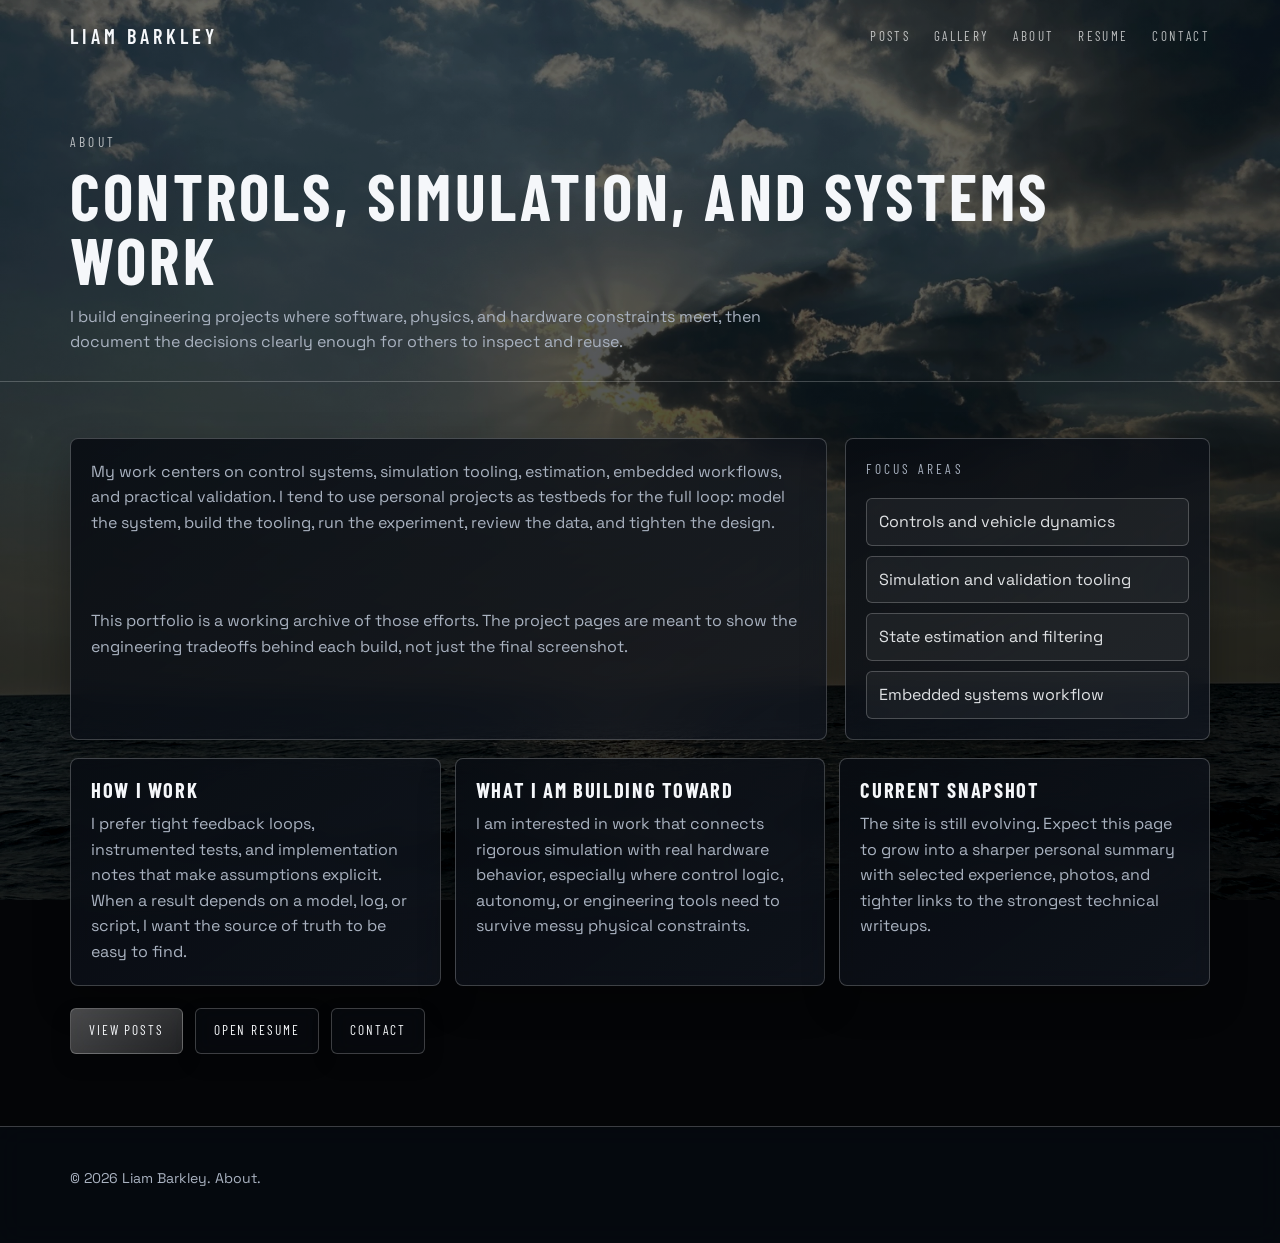
==== about.html @ a411f498 "Add gallery and update site navigation" ====
<!doctype html>
<html lang="en">
  <head>
    <meta charset="utf-8">
    <meta name="viewport" content="width=device-width, initial-scale=1">
    <title>About | Liam Barkley</title>
    <meta name="description" content="About Liam Barkley, focused on controls, simulation, systems engineering, and project-driven technical work.">
    <link rel="preconnect" href="https://fonts.googleapis.com">
    <link rel="preconnect" href="https://fonts.gstatic.com" crossorigin>
    <link href="https://fonts.googleapis.com/css2?family=Barlow+Condensed:wght@400;500;600;700&family=IBM+Plex+Mono:wght@400;500&family=Space+Grotesk:wght@400;500;600&display=swap" rel="stylesheet">
    <link rel="stylesheet" href="assets/css/styles.css?v=20260608-7">
  </head>
  <body>
    <header class="site-header scrolled">
      <div class="container header-wrap">
        <a class="brand" href="index.html#home">Liam Barkley</a>
        <button class="menu-toggle" data-menu-toggle type="button" aria-label="Toggle menu" aria-expanded="false">
          <span class="menu-toggle-icon" aria-hidden="true"></span>
        </button>
        <nav class="nav-links" data-nav-links>
          <a href="blog.html">Posts</a>
          <a href="gallery.html">Gallery</a>
          <a href="about.html">About</a>
          <a href="resume.html">Resume</a>
          <a href="contact.html">Contact</a>
        </nav>
      </div>
    </header>

    <main class="project-shell">
      <section class="blog-hero">
        <div class="container">
          <p class="section-kicker" data-reveal>About</p>
          <h1 class="blog-title" data-reveal>Controls, Simulation, and Systems Work</h1>
          <p class="project-tagline" data-reveal>
            I build engineering projects where software, physics, and hardware constraints meet, then document the decisions clearly enough for others to inspect and reuse.
          </p>
        </div>
      </section>

      <section class="section about-section">
        <div class="container">
          <div class="about-layout">
            <article class="about-intro panel" data-reveal>
              <p>
                My work centers on control systems, simulation tooling, estimation, embedded workflows, and practical validation. I tend to use personal projects as testbeds for the full loop: model the system, build the tooling, run the experiment, review the data, and tighten the design.
              </p>
              <p>
                This portfolio is a working archive of those efforts. The project pages are meant to show the engineering tradeoffs behind each build, not just the final screenshot.
              </p>
            </article>

            <aside class="about-focus panel" data-reveal>
              <p class="section-kicker">Focus Areas</p>
              <ul class="about-list">
                <li>Controls and vehicle dynamics</li>
                <li>Simulation and validation tooling</li>
                <li>State estimation and filtering</li>
                <li>Embedded systems workflow</li>
              </ul>
            </aside>
          </div>

          <div class="about-grid">
            <article class="about-card" data-reveal>
              <h2>How I Work</h2>
              <p>
                I prefer tight feedback loops, instrumented tests, and implementation notes that make assumptions explicit. When a result depends on a model, log, or script, I want the source of truth to be easy to find.
              </p>
            </article>
            <article class="about-card" data-reveal>
              <h2>What I Am Building Toward</h2>
              <p>
                I am interested in work that connects rigorous simulation with real hardware behavior, especially where control logic, autonomy, or engineering tools need to survive messy physical constraints.
              </p>
            </article>
            <article class="about-card" data-reveal>
              <h2>Current Snapshot</h2>
              <p>
                The site is still evolving. Expect this page to grow into a sharper personal summary with selected experience, photos, and tighter links to the strongest technical writeups.
              </p>
            </article>
          </div>

          <div class="hero-actions about-actions" data-reveal>
            <a class="btn btn-primary" href="blog.html">View Posts</a>
            <a class="btn btn-ghost" href="resume.html">Open Resume</a>
            <a class="btn btn-ghost" href="contact.html">Contact</a>
          </div>
        </div>
      </section>
    </main>

    <footer class="site-footer">
      <div class="container">
        <p>
          © <span data-year></span> <span data-owner-name>Liam Barkley</span>. About.
        </p>
      </div>
    </footer>

    <script src="assets/js/content-loader.js?v=20260607-3"></script>
    <script src="assets/js/main.js?v=20260607-2"></script>
  </body>
</html>
---- assets/css/styles.css ----
:root {
  --bg: #040507;
  --bg-soft: #0a0d12;
  --bg-panel: linear-gradient(145deg, rgba(8, 12, 18, 0.9), rgba(18, 23, 33, 0.74));
  --bg-panel-soft: linear-gradient(145deg, rgba(12, 16, 24, 0.8), rgba(22, 27, 38, 0.62));
  --ink: #f5f7fa;
  --muted: #a9b2c0;
  --line: rgba(255, 255, 255, 0.22);
  --accent: #ffffff;
  --accent-soft: rgba(255, 255, 255, 0.7);
  --max-width: 1140px;
  --header-height: 74px;
  --radius-sm: 6px;
  --radius-md: 8px;
  --glass-blur: 12px;
  --panel-shadow: 0 16px 36px rgba(0, 0, 0, 0.3);
  --bg-parallax-y: 0px;
  --bg-image-y: 50%;
}

* {
  box-sizing: border-box;
}

html,
body {
  margin: 0;
  padding: 0;
  scroll-behavior: smooth;
}

body {
  position: relative;
  display: flex;
  flex-direction: column;
  font-family: "Space Grotesk", sans-serif;
  background: #040507;
  color: var(--ink);
  line-height: 1.6;
  min-height: 100vh;
  min-height: 100svh;
  isolation: isolate;
}

body > header,
body > main,
body > footer {
  position: relative;
  z-index: 1;
}

body > main {
  flex: 1 0 auto;
}

body > footer {
  flex-shrink: 0;
}

body::after {
  content: "";
  position: fixed;
  inset: 0;
  pointer-events: none;
  z-index: 0;
  opacity: 0.9;
  background:
    linear-gradient(180deg, rgba(2, 5, 9, 0.44) 0%, rgba(5, 9, 14, 0.56) 56%, rgba(2, 4, 7, 0.72) 100%),
    url("../images/user-background-ocean.jpeg") center var(--bg-image-y) / cover no-repeat;
  filter: contrast(112%) saturate(102%) brightness(0.78);
  mix-blend-mode: normal;
  will-change: background-position;
}

a {
  color: inherit;
  text-decoration: none;
}

img {
  max-width: 100%;
  display: block;
}

.container {
  width: min(var(--max-width), 92vw);
  margin: 0 auto;
}

.section {
  padding: 72px 0;
}

.section[id],
.section-subsection[id],
.anchor-alias[id],
.hero[id] {
  scroll-margin-top: calc(var(--header-height) + 18px);
}

.anchor-alias {
  display: block;
  height: 0;
  overflow: hidden;
  position: relative;
  top: calc((var(--header-height) + 18px) * -1);
}

.section[id] + .section[id] {
  border-top: 1px solid var(--line);
}

.front-page-divider {
  width: min(var(--max-width), 92vw);
  height: 1px;
  margin: 0 auto;
  background: linear-gradient(90deg, transparent, rgba(255, 255, 255, 0.58), transparent);
  box-shadow: 0 0 28px rgba(255, 255, 255, 0.16);
}

.section-kicker {
  font-family: "Barlow Condensed", sans-serif;
  letter-spacing: 0.24em;
  text-transform: uppercase;
  font-size: 0.84rem;
  color: var(--accent-soft);
  margin: 0 0 10px;
}

.section-header {
  display: grid;
  gap: 10px;
  max-width: 760px;
}

.section-title {
  margin: 0 0 14px;
  font-size: clamp(1.8rem, 4.6vw, 3rem);
  line-height: 1.1;
  font-family: "Barlow Condensed", sans-serif;
  letter-spacing: 0.04em;
  text-transform: uppercase;
  overflow-wrap: break-word;
}

.section-lead {
  color: var(--muted);
  max-width: 68ch;
  margin: 0;
  overflow-wrap: break-word;
}

.site-header {
  position: fixed;
  top: 0;
  left: 0;
  right: 0;
  z-index: 40;
  height: var(--header-height);
  border-bottom: 1px solid transparent;
  transition: background-color 0.2s ease, border-color 0.2s ease, backdrop-filter 0.2s ease;
}

.site-header.scrolled {
  background: rgba(7, 11, 18, 0.78);
  border-color: var(--line);
  box-shadow: 0 10px 30px rgba(0, 0, 0, 0.22);
  backdrop-filter: blur(14px) saturate(140%);
  -webkit-backdrop-filter: blur(14px) saturate(140%);
}

.header-wrap {
  display: flex;
  align-items: center;
  justify-content: space-between;
  height: 100%;
}

.brand {
  font-family: "Barlow Condensed", sans-serif;
  font-size: 1.26rem;
  letter-spacing: 0.2em;
  text-transform: uppercase;
  font-weight: 600;
}

.nav-links {
  display: flex;
  align-items: center;
  gap: 24px;
}

.nav-links a {
  font-family: "Barlow Condensed", sans-serif;
  letter-spacing: 0.18em;
  text-transform: uppercase;
  font-size: 0.82rem;
  color: var(--accent-soft);
}

.nav-links a:hover,
.nav-links a:focus-visible {
  color: var(--accent);
}

.menu-toggle {
  display: none;
  place-items: center;
  width: 42px;
  height: 38px;
  border: 1px solid var(--line);
  background: rgba(5, 8, 12, 0.5);
  color: var(--ink);
  padding: 0;
  border-radius: var(--radius-sm);
  backdrop-filter: blur(8px) saturate(120%);
  -webkit-backdrop-filter: blur(8px) saturate(120%);
}

.menu-toggle-icon,
.menu-toggle-icon::before,
.menu-toggle-icon::after {
  display: block;
  width: 18px;
  height: 2px;
  border-radius: 999px;
  background: var(--ink);
  transition: transform 0.2s ease, opacity 0.2s ease, background-color 0.2s ease;
}

.menu-toggle-icon {
  position: relative;
}

.menu-toggle-icon::before,
.menu-toggle-icon::after {
  content: "";
  position: absolute;
  left: 0;
}

.menu-toggle-icon::before {
  transform: translateY(-6px);
}

.menu-toggle-icon::after {
  transform: translateY(6px);
}

.menu-toggle[aria-expanded="true"] .menu-toggle-icon {
  background: transparent;
}

.menu-toggle[aria-expanded="true"] .menu-toggle-icon::before {
  transform: rotate(45deg);
}

.menu-toggle[aria-expanded="true"] .menu-toggle-icon::after {
  transform: rotate(-45deg);
}

.hero {
  min-height: min(78vh, 760px);
  display: grid;
  align-items: end;
  padding: calc(var(--header-height) + 44px) 0 64px;
}

.hero-grid {
  display: grid;
  gap: 22px;
}

.hero-grid > *,
.section-header > *,
.post-showcase-card-content > *,
.blog-row > *,
.panel > * {
  min-width: 0;
}

.hero-title {
  margin: 0;
  font-family: "Barlow Condensed", sans-serif;
  letter-spacing: 0.05em;
  text-transform: uppercase;
  line-height: 0.95;
  font-size: clamp(3.2rem, 11vw, 7rem);
  text-shadow: 0 10px 34px rgba(0, 0, 0, 0.42);
  overflow-wrap: break-word;
}

.hero-subtitle {
  margin: 0;
  max-width: 58ch;
  color: rgba(230, 236, 246, 0.88);
  font-size: clamp(1rem, 2.5vw, 1.24rem);
  text-shadow: 0 6px 22px rgba(0, 0, 0, 0.28);
  overflow-wrap: break-word;
}

.hero-actions {
  display: flex;
  gap: 12px;
  flex-wrap: wrap;
}

.btn {
  display: inline-flex;
  align-items: center;
  justify-content: center;
  min-height: 46px;
  border: 1px solid var(--line);
  padding: 0 18px;
  font-family: "Barlow Condensed", sans-serif;
  letter-spacing: 0.14em;
  text-transform: uppercase;
  font-size: 0.84rem;
  transition: transform 0.2s ease, background-color 0.2s ease, border-color 0.2s ease, box-shadow 0.2s ease;
  border-radius: var(--radius-sm);
  box-shadow: 0 8px 20px rgba(0, 0, 0, 0.2);
  backdrop-filter: blur(10px) saturate(135%);
  -webkit-backdrop-filter: blur(10px) saturate(135%);
}

.btn:hover,
.btn:focus-visible {
  transform: translateY(-2px);
  border-color: rgba(255, 255, 255, 0.56);
  box-shadow: 0 14px 30px rgba(0, 0, 0, 0.28);
}

.btn-primary {
  background: linear-gradient(145deg, rgba(255, 255, 255, 0.28), rgba(255, 255, 255, 0.12));
}

.btn-ghost {
  background: rgba(10, 14, 21, 0.52);
}

.project-card,
.post-showcase-card,
.resume-shell,
.resume-item,
.blog-card,
.contact-card,
.contact-form-shell,
.panel,
.resource-item,
.placeholder,
.media-thumb,
.blog-row {
  border-radius: var(--radius-md);
  backdrop-filter: blur(var(--glass-blur)) saturate(130%);
  -webkit-backdrop-filter: blur(var(--glass-blur)) saturate(130%);
  box-shadow: var(--panel-shadow);
}

.projects-grid {
  margin-top: 28px;
  display: grid;
  gap: 16px;
  grid-template-columns: repeat(auto-fit, minmax(260px, 1fr));
}

.posts-grid {
  margin-top: 30px;
  display: grid;
  gap: 18px;
  grid-template-columns: repeat(12, minmax(0, 1fr));
}

.post-showcase-card {
  position: relative;
  overflow: hidden;
  grid-column: span 4;
  min-height: 260px;
  border: 1px solid var(--line);
  background: var(--bg-panel);
  padding: 24px;
  display: grid;
  align-items: end;
  transition: transform 0.2s ease, border-color 0.2s ease, box-shadow 0.2s ease;
}

.post-showcase-card:nth-child(1),
.post-showcase-card:nth-child(2) {
  grid-column: span 6;
  min-height: 330px;
}

.post-showcase-card:hover,
.post-showcase-card:focus-visible {
  transform: translateY(-3px);
  border-color: rgba(255, 255, 255, 0.55);
  box-shadow: 0 26px 56px rgba(0, 0, 0, 0.42);
}

.post-showcase-card-image {
  position: absolute;
  inset: 0;
  width: 100%;
  height: 100%;
  object-fit: cover;
  z-index: 0;
  filter: saturate(0.86) contrast(1.05) brightness(0.82);
  transform: scale(1.04);
  transition: transform 0.2s ease, filter 0.2s ease;
}

.post-showcase-card:hover .post-showcase-card-image,
.post-showcase-card:focus-visible .post-showcase-card-image {
  filter: saturate(0.94) contrast(1.08) brightness(0.9);
  transform: scale(1.08);
}

.post-showcase-card::after {
  content: "";
  position: absolute;
  inset: 0;
  z-index: 1;
  pointer-events: none;
  background: linear-gradient(
    to top,
    rgba(2, 4, 8, 0.88) 0%,
    rgba(2, 4, 8, 0.62) 42%,
    rgba(2, 4, 8, 0.2) 100%
  );
}

.post-showcase-card-no-image::after {
  background:
    linear-gradient(180deg, rgba(2, 4, 8, 0.06), rgba(2, 4, 8, 0.68)),
    linear-gradient(135deg, rgba(27, 35, 47, 0.92), rgba(12, 15, 22, 0.9));
}

.post-showcase-card-no-image::before {
  content: "";
  position: absolute;
  inset: 0;
  z-index: 0;
  pointer-events: none;
  opacity: 0.36;
  background:
    linear-gradient(110deg, rgba(255, 255, 255, 0.16), transparent 34%, rgba(255, 255, 255, 0.08) 72%, transparent),
    repeating-linear-gradient(90deg, rgba(255, 255, 255, 0.08) 0 1px, transparent 1px 34px),
    repeating-linear-gradient(0deg, rgba(255, 255, 255, 0.06) 0 1px, transparent 1px 34px);
}

.post-showcase-card-content {
  position: relative;
  z-index: 2;
  display: grid;
  gap: 12px;
}

.post-showcase-card h3 {
  margin: 0;
  font-family: "Barlow Condensed", sans-serif;
  font-size: clamp(1.55rem, 2.4vw, 2.35rem);
  letter-spacing: 0.05em;
  line-height: 1.05;
  text-transform: uppercase;
}

.post-showcase-card p {
  margin: 0;
  color: rgba(245, 247, 250, 0.9);
  font-size: 1.02rem;
  max-width: 44ch;
  overflow-wrap: break-word;
}

.project-card {
  position: relative;
  overflow: hidden;
  border: 1px solid var(--line);
  background: var(--bg-panel);
  padding: 20px;
  display: grid;
  gap: 10px;
  min-height: 198px;
  transition: transform 0.2s ease, background-color 0.2s ease, border-color 0.2s ease, box-shadow 0.2s ease;
}

.project-card:hover,
.project-card:focus-visible {
  transform: translateY(-2px);
  border-color: rgba(255, 255, 255, 0.5);
  box-shadow: 0 22px 48px rgba(0, 0, 0, 0.38);
}

.project-card-content {
  position: relative;
  z-index: 3;
  display: grid;
  gap: 10px;
  align-content: end;
  min-height: 100%;
  transition: transform 0.2s ease;
}

.project-card:hover .project-card-content,
.project-card:focus-visible .project-card-content {
  transform: translateY(-1px);
}

.project-card-overlay {
  position: absolute;
  inset: 0;
  width: 100%;
  height: 100%;
  object-fit: cover;
  z-index: 0;
  transition: transform 0.2s ease, filter 0.2s ease, opacity 0.2s ease;
}

.project-card-has-overlay .project-card-overlay {
  filter: saturate(0.82) contrast(1.04) brightness(0.86);
  transform: scale(1.03);
  opacity: 0.96;
}

.project-card-has-overlay:hover .project-card-overlay,
.project-card-has-overlay:focus-visible .project-card-overlay {
  transform: scale(1.06);
  filter: saturate(0.88) contrast(1.06) brightness(0.9);
  opacity: 1;
}

.project-card-has-overlay::before {
  content: "";
  position: absolute;
  inset: 0;
  z-index: 1;
  pointer-events: none;
  background:
    linear-gradient(145deg, rgba(255, 255, 255, 0.2), rgba(255, 255, 255, 0) 46%),
    linear-gradient(to bottom, rgba(255, 255, 255, 0.07), rgba(255, 255, 255, 0.02) 36%, rgba(255, 255, 255, 0.08) 100%);
  opacity: 0.72;
  transition: opacity 0.2s ease;
}

.project-card-has-overlay::after {
  content: "";
  position: absolute;
  inset: 0;
  z-index: 2;
  pointer-events: none;
  background: linear-gradient(
    to top,
    rgba(2, 4, 8, 0.85) 0%,
    rgba(2, 4, 8, 0.56) 34%,
    rgba(2, 4, 8, 0.18) 70%,
    rgba(2, 4, 8, 0.12) 100%
  );
  backdrop-filter: blur(2px) saturate(128%);
  -webkit-backdrop-filter: blur(2px) saturate(128%);
  opacity: 1;
  transition: opacity 0.2s ease, backdrop-filter 0.2s ease, -webkit-backdrop-filter 0.2s ease;
}

.project-card-has-overlay:hover::before,
.project-card-has-overlay:focus-visible::before {
  opacity: 0.84;
}

.project-card-has-overlay:hover::after,
.project-card-has-overlay:focus-visible::after {
  opacity: 0.92;
  backdrop-filter: blur(0px) saturate(122%);
  -webkit-backdrop-filter: blur(0px) saturate(122%);
}

.project-card h3 {
  margin: 0;
  font-family: "Barlow Condensed", sans-serif;
  letter-spacing: 0.06em;
  text-transform: uppercase;
  font-size: 1.25rem;
}

.project-card p {
  margin: 0;
  color: var(--muted);
}

.project-card-has-overlay p {
  color: rgba(245, 247, 250, 0.9);
}

.section-actions {
  display: flex;
  justify-content: flex-start;
  margin-top: 22px;
}

.section-subsection {
  margin-top: 46px;
  padding-top: 34px;
  border-top: 1px solid var(--line);
}

.section-subsection-header {
  display: flex;
  align-items: flex-end;
  justify-content: space-between;
  gap: 18px;
  margin-bottom: 22px;
}

.section-subsection-header .section-kicker {
  margin-top: 0;
}

.section-subsection-header .section-lead {
  margin-top: 0;
}

.resume-shell {
  margin-top: 24px;
  border: 1px solid var(--line);
  background: var(--bg-panel);
  padding: 22px;
  display: grid;
  gap: 20px;
  box-shadow: 0 20px 46px rgba(0, 0, 0, 0.3);
}

.resume-list {
  display: grid;
  gap: 12px;
  grid-template-columns: repeat(auto-fit, minmax(220px, 1fr));
}

.resume-item {
  padding: 14px;
  border: 1px solid var(--line);
  background: var(--bg-panel-soft);
}

.resume-item h4 {
  margin: 0 0 8px;
  font-family: "Barlow Condensed", sans-serif;
  text-transform: uppercase;
  letter-spacing: 0.08em;
}

.resume-item p {
  margin: 0;
  color: var(--muted);
}

.blog-grid {
  margin-top: 0;
  display: grid;
  gap: 14px;
  grid-template-columns: repeat(auto-fit, minmax(250px, 1fr));
}

.blog-card {
  border: 1px solid var(--line);
  background: var(--bg-panel);
  padding: 18px;
  display: grid;
  gap: 10px;
  box-shadow: 0 18px 40px rgba(0, 0, 0, 0.28);
}

.blog-card h3 {
  margin: 0;
  font-size: 1.1rem;
}

.blog-card p {
  margin: 0;
  color: var(--muted);
}

.post-card-label {
  color: var(--accent-soft);
  font-family: "Barlow Condensed", sans-serif;
  font-size: 0.75rem;
  letter-spacing: 0.14em;
  text-transform: uppercase;
}

.blog-meta {
  font-size: 0.82rem;
  color: var(--accent-soft);
  text-transform: uppercase;
  letter-spacing: 0.08em;
}

.tags {
  display: flex;
  gap: 8px;
  flex-wrap: wrap;
}

.tag {
  border: 1px solid var(--line);
  padding: 4px 8px;
  font-size: 0.72rem;
  text-transform: uppercase;
  letter-spacing: 0.08em;
  color: var(--accent-soft);
  border-radius: var(--radius-sm);
  background: rgba(255, 255, 255, 0.04);
  backdrop-filter: blur(8px) saturate(120%);
  -webkit-backdrop-filter: blur(8px) saturate(120%);
}

.contact-section {
  padding-top: 56px;
}

.contact-layout {
  display: grid;
  grid-template-columns: 1fr;
  gap: 18px;
  align-items: start;
  max-width: 860px;
  margin: 0 auto;
}

.contact-methods {
  display: grid;
  gap: 16px;
  min-width: 0;
}

.contact-heading {
  margin: 0;
  font-family: "Barlow Condensed", sans-serif;
  font-size: clamp(1.7rem, 3.4vw, 2.45rem);
  line-height: 1.05;
  letter-spacing: 0.05em;
  text-transform: uppercase;
  overflow-wrap: break-word;
}

.contact-links {
  display: grid;
  gap: 12px;
}

.contact-card {
  border: 1px solid var(--line);
  background: var(--bg-panel);
  padding: 16px;
  display: flex;
  align-items: center;
  gap: 14px;
  min-width: 0;
  min-height: 102px;
  box-shadow: 0 18px 40px rgba(0, 0, 0, 0.28);
  transition: transform 0.2s ease, border-color 0.2s ease, box-shadow 0.2s ease;
}

.contact-link-card:hover,
.contact-link-card:focus-visible {
  transform: translateY(-2px);
  border-color: rgba(255, 255, 255, 0.52);
  box-shadow: 0 24px 52px rgba(0, 0, 0, 0.38);
}

.contact-logo {
  flex: 0 0 auto;
  width: 52px;
  height: 52px;
  border: 1px solid rgba(255, 255, 255, 0.2);
  border-radius: var(--radius-sm);
  display: grid;
  place-items: center;
  background:
    linear-gradient(145deg, rgba(255, 255, 255, 0.16), rgba(255, 255, 255, 0.04)),
    rgba(255, 255, 255, 0.04);
}

.contact-logo svg {
  width: 29px;
  height: 29px;
  display: block;
}

.contact-logo svg path {
  fill: none;
  stroke: currentColor;
  stroke-width: 1.6;
  stroke-linecap: round;
  stroke-linejoin: round;
}

.contact-logo-github svg path,
.contact-logo-youtube svg path:first-child {
  fill: currentColor;
  stroke: none;
}

.contact-logo-youtube svg path:last-child {
  fill: #ffffff;
  stroke: none;
}

.contact-logo-email {
  color: #9fd6ff;
}

.contact-logo-github {
  color: #ffffff;
}

.contact-logo-youtube {
  color: #ff3d42;
}

.contact-link-body {
  display: grid;
  gap: 4px;
  min-width: 0;
}

.contact-link-label,
.form-field span {
  font-family: "Barlow Condensed", sans-serif;
  text-transform: uppercase;
  letter-spacing: 0.12em;
  font-size: 0.82rem;
  color: var(--accent-soft);
}

.contact-link-text {
  margin: 0;
  color: var(--ink);
  overflow-wrap: anywhere;
}

.contact-form-shell {
  border: 1px solid var(--line);
  background: var(--bg-panel);
  padding: 22px;
  box-shadow: 0 20px 44px rgba(0, 0, 0, 0.3);
}

.contact-form {
  margin-top: 16px;
  display: grid;
  gap: 16px;
}

.contact-form-grid {
  display: grid;
  gap: 13px;
  grid-template-columns: 1fr;
}

.form-field {
  display: grid;
  gap: 7px;
  min-width: 0;
}

.form-field-full {
  grid-column: 1 / -1;
}

.form-field input,
.form-field textarea {
  width: 100%;
  border: 1px solid rgba(255, 255, 255, 0.2);
  border-radius: var(--radius-sm);
  background: rgba(3, 6, 10, 0.58);
  color: var(--ink);
  font: inherit;
  padding: 11px 12px;
  outline: none;
  box-shadow: inset 0 1px 0 rgba(255, 255, 255, 0.05);
  transition: border-color 0.2s ease, background-color 0.2s ease, box-shadow 0.2s ease;
}

.form-field input {
  min-height: 46px;
}

.form-field textarea {
  min-height: 158px;
  resize: vertical;
}

.form-field input:focus,
.form-field textarea:focus {
  border-color: rgba(255, 255, 255, 0.62);
  background: rgba(6, 10, 16, 0.72);
  box-shadow:
    inset 0 1px 0 rgba(255, 255, 255, 0.06),
    0 0 0 3px rgba(159, 214, 255, 0.12);
}

.contact-form-actions {
  display: flex;
  align-items: center;
  gap: 14px;
  flex-wrap: wrap;
}

.contact-form-note {
  margin: 0;
  color: var(--muted);
  font-size: 0.9rem;
  overflow-wrap: break-word;
}

.about-section {
  padding-top: 56px;
}

.about-layout {
  display: grid;
  grid-template-columns: minmax(0, 1.35fr) minmax(260px, 0.65fr);
  gap: 18px;
  align-items: stretch;
}

.about-intro {
  display: grid;
  gap: 14px;
}

.about-intro p,
.about-card p {
  margin: 0;
  color: var(--muted);
}

.about-focus {
  align-content: start;
}

.about-list {
  display: grid;
  gap: 10px;
  margin: 18px 0 0;
  padding: 0;
  list-style: none;
}

.about-list li {
  border: 1px solid var(--line);
  border-radius: var(--radius-sm);
  padding: 10px 12px;
  background: rgba(255, 255, 255, 0.05);
  color: rgba(245, 247, 250, 0.9);
}

.about-grid {
  display: grid;
  grid-template-columns: repeat(3, minmax(0, 1fr));
  gap: 14px;
  margin-top: 18px;
}

.about-card {
  border: 1px solid var(--line);
  border-radius: var(--radius-md);
  background: var(--bg-panel);
  padding: 20px;
  backdrop-filter: blur(var(--glass-blur)) saturate(130%);
  -webkit-backdrop-filter: blur(var(--glass-blur)) saturate(130%);
  box-shadow: var(--panel-shadow);
}

.about-card h2 {
  margin: 0 0 10px;
  font-family: "Barlow Condensed", sans-serif;
  text-transform: uppercase;
  letter-spacing: 0.08em;
  font-size: 1.28rem;
  line-height: 1.1;
}

.about-actions {
  margin-top: 22px;
}

.site-footer {
  border-top: 1px solid var(--line);
  background: rgba(7, 11, 18, 0.76);
  backdrop-filter: blur(14px) saturate(140%);
  -webkit-backdrop-filter: blur(14px) saturate(140%);
  padding: 26px 0 40px;
  color: var(--muted);
  font-size: 0.88rem;
}

.project-shell,
.blog-shell {
  padding-top: calc(var(--header-height) + 16px);
}

.project-hero,
.blog-hero {
  padding: 42px 0 26px;
  border-bottom: 1px solid var(--line);
}

.project-shell > .section,
.blog-shell > .section {
  padding-top: 56px;
}

.project-title,
.blog-title {
  margin: 0;
  font-size: clamp(2rem, 5vw, 4rem);
  font-family: "Barlow Condensed", sans-serif;
  letter-spacing: 0.05em;
  text-transform: uppercase;
  line-height: 1;
  overflow-wrap: break-word;
}

.project-tagline {
  margin: 12px 0 0;
  color: var(--muted);
  max-width: 70ch;
  overflow-wrap: break-word;
}

.project-layout {
  display: grid;
  gap: 16px;
  margin-top: 24px;
}

.panel {
  border: 1px solid var(--line);
  background: var(--bg-panel);
  padding: 20px;
  box-shadow: 0 20px 44px rgba(0, 0, 0, 0.3);
}

.panel h2 {
  margin: 0 0 10px;
  font-family: "Barlow Condensed", sans-serif;
  text-transform: uppercase;
  letter-spacing: 0.08em;
}

.panel p {
  margin: 0;
  color: var(--muted);
}

.rich-text {
  color: var(--muted);
}

.rich-text > :first-child {
  margin-top: 0;
}

.rich-text > :last-child {
  margin-bottom: 0;
}

.rich-text p,
.rich-text ul,
.rich-text ol,
.rich-text pre {
  margin: 0 0 12px;
}

.rich-text ul,
.rich-text ol {
  padding-left: 20px;
}

.rich-text li + li {
  margin-top: 6px;
}

.rich-text h1,
.rich-text h2,
.rich-text h3,
.rich-text h4,
.rich-text h5,
.rich-text h6 {
  margin: 18px 0 10px;
  color: var(--ink);
  font-family: "Barlow Condensed", sans-serif;
  text-transform: uppercase;
  letter-spacing: 0.06em;
}

.rich-text a {
  color: var(--accent-soft);
}

.rich-text a:hover,
.rich-text a:focus-visible {
  color: var(--accent);
}

.rich-text code,
.rich-text pre {
  font-family: "IBM Plex Mono", monospace;
}

.rich-text code {
  background: rgba(255, 255, 255, 0.08);
  border-radius: 4px;
  padding: 0.12rem 0.3rem;
}

.rich-text pre {
  border: 1px solid var(--line);
  background: var(--bg-panel-soft);
  overflow-x: auto;
  padding: 12px;
}

.rich-text pre code {
  background: transparent;
  padding: 0;
}

.resource-list {
  display: grid;
  gap: 10px;
}

.resource-item {
  border: 1px solid var(--line);
  padding: 10px 12px;
  background: var(--bg-panel-soft);
  display: flex;
  align-items: center;
  justify-content: space-between;
  gap: 10px;
  min-width: 0;
}

.resource-item span {
  color: var(--muted);
  font-size: 0.92rem;
  min-width: 0;
  overflow-wrap: anywhere;
}

.resource-item a {
  color: var(--ink);
  font-family: "Barlow Condensed", sans-serif;
  letter-spacing: 0.06em;
  text-transform: uppercase;
  font-size: 0.8rem;
}

.resource-item a:hover,
.resource-item a:focus-visible {
  text-decoration: underline;
}

.placeholder {
  border: 1px dashed rgba(255, 255, 255, 0.3);
  background: var(--bg-panel-soft);
  min-height: 160px;
  display: grid;
  place-items: center;
  text-align: center;
  color: var(--muted);
  padding: 16px;
}

.media-grid {
  display: grid;
  gap: 12px;
  grid-template-columns: repeat(auto-fit, minmax(230px, 1fr));
}

.media-thumb {
  border: 1px solid var(--line);
  background: var(--bg-panel-soft);
  min-height: 180px;
  width: 100%;
  object-fit: cover;
  display: grid;
  place-items: center;
  color: var(--muted);
  text-align: center;
  padding: 12px;
}

.gallery-section {
  padding-top: 56px;
}

.gallery-grid {
  display: grid;
  grid-template-columns: repeat(12, minmax(0, 1fr));
  grid-auto-flow: dense;
  gap: 14px;
}

.gallery-item {
  position: relative;
  grid-column: span 4;
  min-height: 270px;
  overflow: hidden;
  border: 1px solid var(--line);
  border-radius: var(--radius-md);
  background: var(--bg-panel);
  box-shadow: var(--panel-shadow);
  backdrop-filter: blur(var(--glass-blur)) saturate(130%);
  -webkit-backdrop-filter: blur(var(--glass-blur)) saturate(130%);
  transition: transform 0.22s ease, border-color 0.22s ease, box-shadow 0.22s ease;
}

.gallery-item-large {
  grid-column: span 8;
  grid-row: span 2;
  min-height: 554px;
}

.gallery-item-wide {
  grid-column: span 8;
}

.gallery-item:hover,
.gallery-item:focus-visible {
  transform: translateY(-3px);
  border-color: rgba(255, 255, 255, 0.56);
  box-shadow: 0 26px 58px rgba(0, 0, 0, 0.42);
}

.gallery-item img {
  position: absolute;
  inset: 0;
  width: 100%;
  height: 100%;
  object-fit: cover;
  filter: saturate(0.9) contrast(1.04) brightness(0.84);
  transform: scale(1.02);
  transition: transform 0.22s ease, filter 0.22s ease;
}

.gallery-item:hover img,
.gallery-item:focus-visible img {
  filter: saturate(1) contrast(1.07) brightness(0.94);
  transform: scale(1.06);
}

.gallery-item::after {
  content: "";
  position: absolute;
  inset: 0;
  pointer-events: none;
  background: linear-gradient(to top, rgba(2, 4, 8, 0.76), rgba(2, 4, 8, 0.18) 58%, rgba(2, 4, 8, 0.08));
  opacity: 0;
  transition: opacity 0.22s ease;
}

.gallery-item:hover::after,
.gallery-item:focus-visible::after {
  opacity: 1;
}

.gallery-caption {
  position: absolute;
  left: 16px;
  right: 16px;
  bottom: 14px;
  z-index: 2;
  font-family: "Barlow Condensed", sans-serif;
  font-size: 0.9rem;
  letter-spacing: 0.13em;
  text-transform: uppercase;
  color: rgba(245, 247, 250, 0.94);
  text-shadow: 0 8px 24px rgba(0, 0, 0, 0.54);
  overflow-wrap: break-word;
  opacity: 0;
  transform: translateY(8px);
  transition: opacity 0.22s ease, transform 0.22s ease;
}

.gallery-item:hover .gallery-caption,
.gallery-item:focus-visible .gallery-caption {
  opacity: 1;
  transform: translateY(0);
}

.data-table {
  width: 100%;
  border-collapse: collapse;
  font-size: 0.92rem;
}

.data-table th,
.data-table td {
  border: 1px solid var(--line);
  padding: 10px;
  text-align: left;
}

.data-table th {
  font-family: "Barlow Condensed", sans-serif;
  letter-spacing: 0.06em;
  text-transform: uppercase;
}

.back-link {
  display: inline-flex;
  margin-top: 16px;
  font-family: "Barlow Condensed", sans-serif;
  text-transform: uppercase;
  letter-spacing: 0.08em;
  font-size: 0.84rem;
  color: var(--accent-soft);
}

.back-link:hover,
.back-link:focus-visible {
  color: var(--accent);
}

.blog-list {
  display: grid;
  gap: 14px;
  margin: 24px 0 0;
}

.blog-row {
  position: relative;
  overflow: hidden;
  border: 1px solid var(--line);
  background: var(--bg-panel);
  padding: 22px;
  display: grid;
  gap: 10px;
  box-shadow: 0 18px 40px rgba(0, 0, 0, 0.28);
}

.blog-row > * {
  position: relative;
  z-index: 2;
}

.blog-row-has-image {
  border-color: rgba(255, 255, 255, 0.28);
  background: rgba(8, 12, 18, 0.48);
  box-shadow: 0 22px 48px rgba(0, 0, 0, 0.34);
}

.blog-row-has-image::before,
.blog-row-has-image::after {
  content: "";
  position: absolute;
  inset: 0;
  pointer-events: none;
}

.blog-row-has-image::before {
  z-index: 0;
  background: var(--blog-row-image) center / cover no-repeat;
  filter: blur(4px) saturate(1.08) contrast(1.08) brightness(0.96);
  opacity: 0.9;
  transform: scale(1.08);
  transition: filter 0.22s ease, opacity 0.22s ease, transform 0.22s ease;
}

.blog-row-has-image:hover::before,
.blog-row-has-image:focus-within::before {
  filter: blur(0) saturate(1.08) contrast(1.08) brightness(0.98);
  opacity: 0.96;
  transform: scale(1);
}

.blog-row-has-image::after {
  z-index: 1;
  background:
    linear-gradient(90deg, rgba(7, 11, 18, 0.9) 0%, rgba(8, 13, 20, 0.74) 46%, rgba(9, 14, 22, 0.18) 100%),
    linear-gradient(180deg, rgba(255, 255, 255, 0.1), rgba(255, 255, 255, 0.02));
  backdrop-filter: blur(10px) saturate(135%);
  -webkit-backdrop-filter: blur(10px) saturate(135%);
  transition: background 0.22s ease, backdrop-filter 0.22s ease, -webkit-backdrop-filter 0.22s ease;
}

.blog-row-has-image:hover::after,
.blog-row-has-image:focus-within::after {
  background:
    linear-gradient(90deg, rgba(7, 11, 18, 0.9) 0%, rgba(8, 13, 20, 0.68) 46%, rgba(9, 14, 22, 0.08) 100%),
    linear-gradient(180deg, rgba(255, 255, 255, 0.08), rgba(255, 255, 255, 0.01));
  backdrop-filter: blur(0) saturate(115%);
  -webkit-backdrop-filter: blur(0) saturate(115%);
}

.blog-row h2 {
  margin: 0;
  font-size: 1.3rem;
}

.blog-row p {
  margin: 0;
  color: var(--muted);
}

.blog-row-has-image p,
.blog-row-has-image .rich-text {
  color: rgba(230, 236, 246, 0.86);
}

.blog-row-has-image > p:not(.blog-meta),
.blog-row-has-image .rich-text {
  max-width: 76ch;
}

.mono {
  font-family: "IBM Plex Mono", monospace;
}

[data-reveal] {
  opacity: 0;
  transform: translateY(18px);
  transition: opacity 0.45s ease, transform 0.45s ease;
}

[data-reveal].revealed {
  opacity: 1;
  transform: translateY(0);
}

@media (max-width: 900px) {
  .menu-toggle {
    display: grid;
  }

  .nav-links {
    position: absolute;
    top: var(--header-height);
    right: 4vw;
    left: 4vw;
    border: 1px solid var(--line);
    background: rgba(8, 10, 14, 0.88);
    backdrop-filter: blur(12px) saturate(140%);
    -webkit-backdrop-filter: blur(12px) saturate(140%);
    border-radius: var(--radius-md);
    padding: 14px;
    display: none;
    flex-direction: column;
    align-items: flex-start;
    gap: 12px;
    box-shadow: 0 18px 38px rgba(0, 0, 0, 0.32);
  }

  .nav-links.open {
    display: flex;
  }

  .post-showcase-card,
  .post-showcase-card:nth-child(1),
  .post-showcase-card:nth-child(2) {
    grid-column: span 6;
    min-height: 300px;
  }

  .contact-layout {
    grid-template-columns: 1fr;
  }

  .about-layout,
  .about-grid {
    grid-template-columns: 1fr;
  }
}

@media (max-width: 640px) {
  .section {
    padding: 56px 0;
  }

  .brand {
    font-size: 1.08rem;
    letter-spacing: 0.16em;
  }

  .section-title {
    font-size: clamp(1.65rem, 7.8vw, 2.1rem);
    line-height: 1.08;
  }

  .section-header {
    gap: 8px;
  }

  .section-actions {
    margin-top: 18px;
  }

  .section-subsection-header {
    align-items: flex-start;
    flex-direction: column;
  }

  .posts-grid {
    gap: 14px;
    margin-top: 24px;
  }

  .post-showcase-card,
  .post-showcase-card:nth-child(1),
  .post-showcase-card:nth-child(2) {
    grid-column: span 12;
    min-height: 240px;
    padding: 20px;
  }

  .post-showcase-card h3 {
    font-size: 1.45rem;
  }

  .post-showcase-card p {
    font-size: 0.97rem;
  }

  .gallery-grid {
    grid-template-columns: 1fr;
  }

  .gallery-item,
  .gallery-item-large,
  .gallery-item-wide {
    grid-column: auto;
    grid-row: auto;
    min-height: 260px;
  }

  .hero {
    min-height: 76vh;
    min-height: 76svh;
    padding: calc(var(--header-height) + 34px) 0 48px;
  }

  .hero-grid {
    gap: 20px;
  }

  .hero-title {
    font-size: clamp(3rem, 13vw, 4.1rem);
    letter-spacing: 0.04em;
  }

  .hero-subtitle {
    font-size: 1rem;
  }

  .project-shell,
  .blog-shell {
    padding-top: calc(var(--header-height) + 8px);
  }

  .project-hero,
  .blog-hero {
    padding: 30px 0 24px;
  }

  .project-title,
  .blog-title {
    font-size: clamp(2rem, 11vw, 3.2rem);
  }

  .project-shell > .section,
  .blog-shell > .section {
    padding-top: 40px;
  }

  .contact-card {
    min-height: 0;
    padding: 14px;
  }

  .contact-logo {
    width: 46px;
    height: 46px;
  }

  .contact-logo svg {
    width: 26px;
    height: 26px;
  }

  .contact-form-shell {
    padding: 18px;
  }

  .contact-form-grid {
    grid-template-columns: 1fr;
  }

  .contact-form-actions {
    align-items: flex-start;
    flex-direction: column;
  }

  .resource-item {
    align-items: flex-start;
    flex-direction: column;
  }
}

@media (prefers-reduced-motion: reduce) {
  html,
  body {
    scroll-behavior: auto;
  }

  *,
  *::before,
  *::after {
    animation: none !important;
    transition: none !important;
  }

  [data-reveal] {
    opacity: 1;
    transform: none;
  }
}
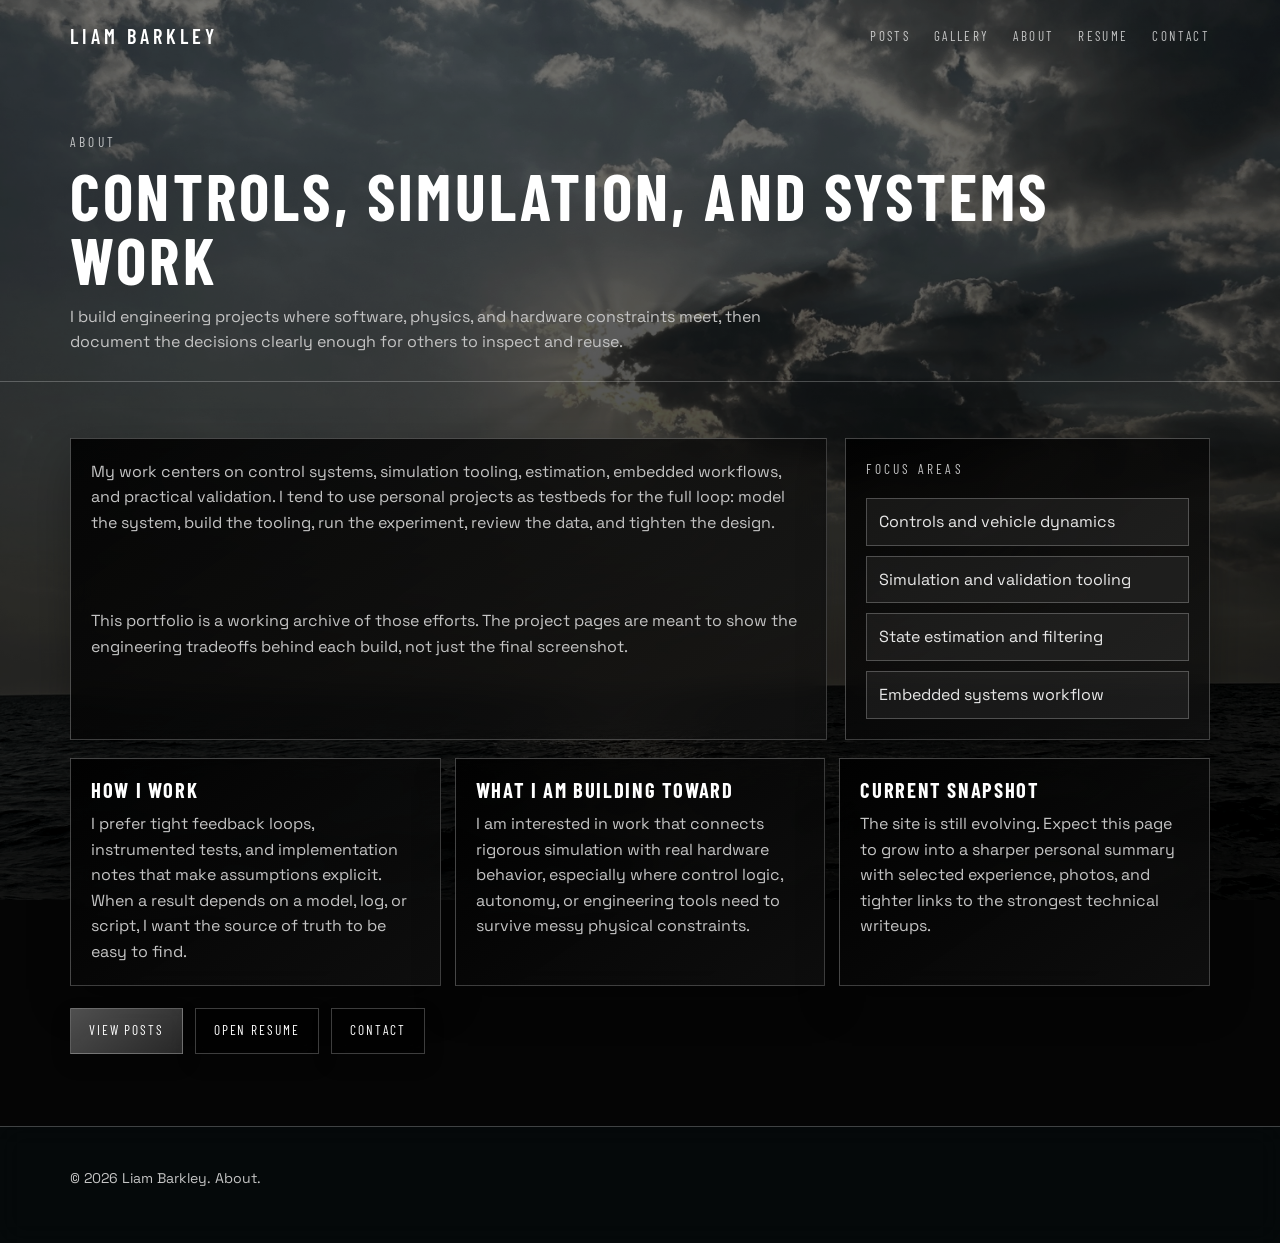
==== commit 08ab825b: "Add hover video support to the gallery" ====
--- a/about.html
+++ b/about.html
@@ -8,7 +8,7 @@
     <link rel="preconnect" href="https://fonts.googleapis.com">
     <link rel="preconnect" href="https://fonts.gstatic.com" crossorigin>
     <link href="https://fonts.googleapis.com/css2?family=Barlow+Condensed:wght@400;500;600;700&family=IBM+Plex+Mono:wght@400;500&family=Space+Grotesk:wght@400;500;600&display=swap" rel="stylesheet">
-    <link rel="stylesheet" href="assets/css/styles.css?v=20260608-7">
+    <link rel="stylesheet" href="assets/css/styles.css?v=20260608-13">
   </head>
   <body>
     <header class="site-header scrolled">
--- a/assets/css/styles.css
+++ b/assets/css/styles.css
@@ -1,19 +1,22 @@
 :root {
-  --bg: #040507;
-  --bg-soft: #0a0d12;
-  --bg-panel: linear-gradient(145deg, rgba(8, 12, 18, 0.9), rgba(18, 23, 33, 0.74));
-  --bg-panel-soft: linear-gradient(145deg, rgba(12, 16, 24, 0.8), rgba(22, 27, 38, 0.62));
-  --ink: #f5f7fa;
-  --muted: #a9b2c0;
-  --line: rgba(255, 255, 255, 0.22);
+  --bg: #050505;
+  --bg-soft: #101010;
+  --bg-panel: linear-gradient(145deg, rgba(0, 0, 0, 0.9), rgba(18, 18, 18, 0.72));
+  --bg-panel-soft: linear-gradient(145deg, rgba(8, 8, 8, 0.82), rgba(28, 28, 28, 0.58));
+  --ink: #ffffff;
+  --muted: #c4c4c4;
+  --line: rgba(255, 255, 255, 0.24);
   --accent: #ffffff;
-  --accent-soft: rgba(255, 255, 255, 0.7);
+  --accent-soft: rgba(255, 255, 255, 0.72);
+  --cool-accent: #ffffff;
+  --warm-accent: #ffffff;
+  --danger-accent: #ffffff;
   --max-width: 1140px;
   --header-height: 74px;
-  --radius-sm: 6px;
-  --radius-md: 8px;
+  --radius-sm: 0;
+  --radius-md: 0;
   --glass-blur: 12px;
-  --panel-shadow: 0 16px 36px rgba(0, 0, 0, 0.3);
+  --panel-shadow: 0 16px 36px rgba(0, 0, 0, 0.34);
   --bg-parallax-y: 0px;
   --bg-image-y: 50%;
 }
@@ -34,7 +37,7 @@
   display: flex;
   flex-direction: column;
   font-family: "Space Grotesk", sans-serif;
-  background: #040507;
+  background: var(--bg);
   color: var(--ink);
   line-height: 1.6;
   min-height: 100vh;
@@ -65,9 +68,9 @@
   z-index: 0;
   opacity: 0.9;
   background:
-    linear-gradient(180deg, rgba(2, 5, 9, 0.44) 0%, rgba(5, 9, 14, 0.56) 56%, rgba(2, 4, 7, 0.72) 100%),
+    linear-gradient(180deg, rgba(0, 0, 0, 0.36) 0%, rgba(0, 0, 0, 0.56) 55%, rgba(0, 0, 0, 0.78) 100%),
     url("../images/user-background-ocean.jpeg") center var(--bg-image-y) / cover no-repeat;
-  filter: contrast(112%) saturate(102%) brightness(0.78);
+  filter: saturate(0.46) contrast(108%) brightness(0.78);
   mix-blend-mode: normal;
   will-change: background-position;
 }
@@ -114,8 +117,8 @@
   width: min(var(--max-width), 92vw);
   height: 1px;
   margin: 0 auto;
-  background: linear-gradient(90deg, transparent, rgba(255, 255, 255, 0.58), transparent);
-  box-shadow: 0 0 28px rgba(255, 255, 255, 0.16);
+  background: linear-gradient(90deg, transparent, rgba(255, 255, 255, 0.5), transparent);
+  box-shadow: 0 0 28px rgba(255, 255, 255, 0.14);
 }
 
 .section-kicker {
@@ -162,7 +165,7 @@
 }
 
 .site-header.scrolled {
-  background: rgba(7, 11, 18, 0.78);
+  background: rgba(0, 0, 0, 0.82);
   border-color: var(--line);
   box-shadow: 0 10px 30px rgba(0, 0, 0, 0.22);
   backdrop-filter: blur(14px) saturate(140%);
@@ -223,7 +226,7 @@
   display: block;
   width: 18px;
   height: 2px;
-  border-radius: 999px;
+  border-radius: 0;
   background: var(--ink);
   transition: transform 0.2s ease, opacity 0.2s ease, background-color 0.2s ease;
 }
@@ -293,7 +296,7 @@
 .hero-subtitle {
   margin: 0;
   max-width: 58ch;
-  color: rgba(230, 236, 246, 0.88);
+  color: rgba(255, 255, 255, 0.88);
   font-size: clamp(1rem, 2.5vw, 1.24rem);
   text-shadow: 0 6px 22px rgba(0, 0, 0, 0.28);
   overflow-wrap: break-word;
@@ -316,6 +319,7 @@
   letter-spacing: 0.14em;
   text-transform: uppercase;
   font-size: 0.84rem;
+  color: var(--ink);
   transition: transform 0.2s ease, background-color 0.2s ease, border-color 0.2s ease, box-shadow 0.2s ease;
   border-radius: var(--radius-sm);
   box-shadow: 0 8px 20px rgba(0, 0, 0, 0.2);
@@ -326,16 +330,16 @@
 .btn:hover,
 .btn:focus-visible {
   transform: translateY(-2px);
-  border-color: rgba(255, 255, 255, 0.56);
+  border-color: rgba(255, 255, 255, 0.62);
   box-shadow: 0 14px 30px rgba(0, 0, 0, 0.28);
 }
 
 .btn-primary {
-  background: linear-gradient(145deg, rgba(255, 255, 255, 0.28), rgba(255, 255, 255, 0.12));
+  background: linear-gradient(145deg, rgba(255, 255, 255, 0.3), rgba(255, 255, 255, 0.14));
 }
 
 .btn-ghost {
-  background: rgba(10, 14, 21, 0.52);
+  background: rgba(0, 0, 0, 0.58);
 }
 
 .project-card,
@@ -392,7 +396,7 @@
 .post-showcase-card:hover,
 .post-showcase-card:focus-visible {
   transform: translateY(-3px);
-  border-color: rgba(255, 255, 255, 0.55);
+  border-color: rgba(255, 255, 255, 0.6);
   box-shadow: 0 26px 56px rgba(0, 0, 0, 0.42);
 }
 
@@ -422,16 +426,16 @@
   pointer-events: none;
   background: linear-gradient(
     to top,
-    rgba(2, 4, 8, 0.88) 0%,
-    rgba(2, 4, 8, 0.62) 42%,
-    rgba(2, 4, 8, 0.2) 100%
+    rgba(0, 0, 0, 0.88) 0%,
+    rgba(0, 0, 0, 0.62) 42%,
+    rgba(0, 0, 0, 0.2) 100%
   );
 }
 
 .post-showcase-card-no-image::after {
   background:
-    linear-gradient(180deg, rgba(2, 4, 8, 0.06), rgba(2, 4, 8, 0.68)),
-    linear-gradient(135deg, rgba(27, 35, 47, 0.92), rgba(12, 15, 22, 0.9));
+    linear-gradient(180deg, rgba(0, 0, 0, 0.06), rgba(0, 0, 0, 0.68)),
+    linear-gradient(135deg, rgba(25, 31, 30, 0.92), rgba(10, 14, 12, 0.9));
 }
 
 .post-showcase-card-no-image::before {
@@ -442,7 +446,7 @@
   pointer-events: none;
   opacity: 0.36;
   background:
-    linear-gradient(110deg, rgba(255, 255, 255, 0.16), transparent 34%, rgba(255, 255, 255, 0.08) 72%, transparent),
+    linear-gradient(110deg, rgba(255, 255, 255, 0.14), transparent 34%, rgba(255, 255, 255, 0.08) 72%, transparent),
     repeating-linear-gradient(90deg, rgba(255, 255, 255, 0.08) 0 1px, transparent 1px 34px),
     repeating-linear-gradient(0deg, rgba(255, 255, 255, 0.06) 0 1px, transparent 1px 34px);
 }
@@ -465,7 +469,7 @@
 
 .post-showcase-card p {
   margin: 0;
-  color: rgba(245, 247, 250, 0.9);
+  color: rgba(255, 255, 255, 0.9);
   font-size: 1.02rem;
   max-width: 44ch;
   overflow-wrap: break-word;
@@ -486,7 +490,7 @@
 .project-card:hover,
 .project-card:focus-visible {
   transform: translateY(-2px);
-  border-color: rgba(255, 255, 255, 0.5);
+  border-color: rgba(255, 255, 255, 0.56);
   box-shadow: 0 22px 48px rgba(0, 0, 0, 0.38);
 }
 
@@ -535,8 +539,8 @@
   z-index: 1;
   pointer-events: none;
   background:
-    linear-gradient(145deg, rgba(255, 255, 255, 0.2), rgba(255, 255, 255, 0) 46%),
-    linear-gradient(to bottom, rgba(255, 255, 255, 0.07), rgba(255, 255, 255, 0.02) 36%, rgba(255, 255, 255, 0.08) 100%);
+    linear-gradient(145deg, rgba(255, 255, 255, 0.16), rgba(255, 255, 255, 0) 46%),
+    linear-gradient(to bottom, rgba(255, 255, 255, 0.06), rgba(255, 255, 255, 0.02) 36%, rgba(255, 255, 255, 0.07) 100%);
   opacity: 0.72;
   transition: opacity 0.2s ease;
 }
@@ -549,10 +553,10 @@
   pointer-events: none;
   background: linear-gradient(
     to top,
-    rgba(2, 4, 8, 0.85) 0%,
-    rgba(2, 4, 8, 0.56) 34%,
-    rgba(2, 4, 8, 0.18) 70%,
-    rgba(2, 4, 8, 0.12) 100%
+    rgba(0, 0, 0, 0.85) 0%,
+    rgba(0, 0, 0, 0.56) 34%,
+    rgba(0, 0, 0, 0.18) 70%,
+    rgba(0, 0, 0, 0.12) 100%
   );
   backdrop-filter: blur(2px) saturate(128%);
   -webkit-backdrop-filter: blur(2px) saturate(128%);
@@ -586,7 +590,7 @@
 }
 
 .project-card-has-overlay p {
-  color: rgba(245, 247, 250, 0.9);
+  color: rgba(255, 255, 255, 0.9);
 }
 
 .section-actions {
@@ -706,7 +710,7 @@
   letter-spacing: 0.08em;
   color: var(--accent-soft);
   border-radius: var(--radius-sm);
-  background: rgba(255, 255, 255, 0.04);
+  background: rgba(255, 255, 255, 0.06);
   backdrop-filter: blur(8px) saturate(120%);
   -webkit-backdrop-filter: blur(8px) saturate(120%);
 }
@@ -761,7 +765,7 @@
 .contact-link-card:hover,
 .contact-link-card:focus-visible {
   transform: translateY(-2px);
-  border-color: rgba(255, 255, 255, 0.52);
+  border-color: rgba(255, 255, 255, 0.58);
   box-shadow: 0 24px 52px rgba(0, 0, 0, 0.38);
 }
 
@@ -769,13 +773,13 @@
   flex: 0 0 auto;
   width: 52px;
   height: 52px;
-  border: 1px solid rgba(255, 255, 255, 0.2);
+  border: 1px solid rgba(255, 255, 255, 0.24);
   border-radius: var(--radius-sm);
   display: grid;
   place-items: center;
   background:
-    linear-gradient(145deg, rgba(255, 255, 255, 0.16), rgba(255, 255, 255, 0.04)),
-    rgba(255, 255, 255, 0.04);
+    linear-gradient(145deg, rgba(255, 255, 255, 0.16), rgba(255, 255, 255, 0.05)),
+    rgba(10, 10, 10, 0.36);
 }
 
 .contact-logo svg {
@@ -799,20 +803,20 @@
 }
 
 .contact-logo-youtube svg path:last-child {
-  fill: #ffffff;
+  fill: var(--accent);
   stroke: none;
 }
 
 .contact-logo-email {
-  color: #9fd6ff;
+  color: var(--cool-accent);
 }
 
 .contact-logo-github {
-  color: #ffffff;
+  color: var(--accent);
 }
 
 .contact-logo-youtube {
-  color: #ff3d42;
+  color: var(--danger-accent);
 }
 
 .contact-link-body {
@@ -868,9 +872,9 @@
 .form-field input,
 .form-field textarea {
   width: 100%;
-  border: 1px solid rgba(255, 255, 255, 0.2);
+  border: 1px solid rgba(255, 255, 255, 0.22);
   border-radius: var(--radius-sm);
-  background: rgba(3, 6, 10, 0.58);
+  background: rgba(0, 0, 0, 0.58);
   color: var(--ink);
   font: inherit;
   padding: 11px 12px;
@@ -890,11 +894,11 @@
 
 .form-field input:focus,
 .form-field textarea:focus {
-  border-color: rgba(255, 255, 255, 0.62);
-  background: rgba(6, 10, 16, 0.72);
+  border-color: rgba(255, 255, 255, 0.68);
+  background: rgba(0, 0, 0, 0.72);
   box-shadow:
     inset 0 1px 0 rgba(255, 255, 255, 0.06),
-    0 0 0 3px rgba(159, 214, 255, 0.12);
+    0 0 0 3px rgba(255, 255, 255, 0.14);
 }
 
 .contact-form-actions {
@@ -949,8 +953,8 @@
   border: 1px solid var(--line);
   border-radius: var(--radius-sm);
   padding: 10px 12px;
-  background: rgba(255, 255, 255, 0.05);
-  color: rgba(245, 247, 250, 0.9);
+  background: rgba(255, 255, 255, 0.06);
+  color: rgba(255, 255, 255, 0.9);
 }
 
 .about-grid {
@@ -985,7 +989,7 @@
 
 .site-footer {
   border-top: 1px solid var(--line);
-  background: rgba(7, 11, 18, 0.76);
+  background: rgba(5, 10, 12, 0.8);
   backdrop-filter: blur(14px) saturate(140%);
   -webkit-backdrop-filter: blur(14px) saturate(140%);
   padding: 26px 0 40px;
@@ -1108,8 +1112,8 @@
 }
 
 .rich-text code {
-  background: rgba(255, 255, 255, 0.08);
-  border-radius: 4px;
+  background: rgba(255, 255, 255, 0.1);
+  border-radius: 0;
   padding: 0.12rem 0.3rem;
 }
 
@@ -1162,7 +1166,7 @@
 }
 
 .placeholder {
-  border: 1px dashed rgba(255, 255, 255, 0.3);
+  border: 1px dashed rgba(255, 255, 255, 0.34);
   background: var(--bg-panel-soft);
   min-height: 160px;
   display: grid;
@@ -1229,19 +1233,30 @@
 .gallery-item:hover,
 .gallery-item:focus-visible {
   transform: translateY(-3px);
-  border-color: rgba(255, 255, 255, 0.56);
+  border-color: rgba(255, 255, 255, 0.62);
   box-shadow: 0 26px 58px rgba(0, 0, 0, 0.42);
 }
 
-.gallery-item img {
+.gallery-item img,
+.gallery-item video {
   position: absolute;
   inset: 0;
   width: 100%;
   height: 100%;
   object-fit: cover;
+}
+
+.gallery-item img {
   filter: saturate(0.9) contrast(1.04) brightness(0.84);
   transform: scale(1.02);
   transition: transform 0.22s ease, filter 0.22s ease;
+}
+
+.gallery-item video {
+  opacity: 0;
+  pointer-events: none;
+  transform: scale(1.02);
+  transition: opacity 0.22s ease, transform 0.22s ease;
 }
 
 .gallery-item:hover img,
@@ -1250,43 +1265,10 @@
   transform: scale(1.06);
 }
 
-.gallery-item::after {
-  content: "";
-  position: absolute;
-  inset: 0;
-  pointer-events: none;
-  background: linear-gradient(to top, rgba(2, 4, 8, 0.76), rgba(2, 4, 8, 0.18) 58%, rgba(2, 4, 8, 0.08));
-  opacity: 0;
-  transition: opacity 0.22s ease;
-}
-
-.gallery-item:hover::after,
-.gallery-item:focus-visible::after {
+.gallery-item:hover video,
+.gallery-item:focus-visible video {
   opacity: 1;
-}
-
-.gallery-caption {
-  position: absolute;
-  left: 16px;
-  right: 16px;
-  bottom: 14px;
-  z-index: 2;
-  font-family: "Barlow Condensed", sans-serif;
-  font-size: 0.9rem;
-  letter-spacing: 0.13em;
-  text-transform: uppercase;
-  color: rgba(245, 247, 250, 0.94);
-  text-shadow: 0 8px 24px rgba(0, 0, 0, 0.54);
-  overflow-wrap: break-word;
-  opacity: 0;
-  transform: translateY(8px);
-  transition: opacity 0.22s ease, transform 0.22s ease;
-}
-
-.gallery-item:hover .gallery-caption,
-.gallery-item:focus-visible .gallery-caption {
-  opacity: 1;
-  transform: translateY(0);
+  transform: scale(1.06);
 }
 
 .data-table {
@@ -1347,7 +1329,7 @@
 
 .blog-row-has-image {
   border-color: rgba(255, 255, 255, 0.28);
-  background: rgba(8, 12, 18, 0.48);
+  background: rgba(0, 0, 0, 0.48);
   box-shadow: 0 22px 48px rgba(0, 0, 0, 0.34);
 }
 
@@ -1362,7 +1344,7 @@
 .blog-row-has-image::before {
   z-index: 0;
   background: var(--blog-row-image) center / cover no-repeat;
-  filter: blur(4px) saturate(1.08) contrast(1.08) brightness(0.96);
+  filter: blur(2px) saturate(1.08) contrast(1.08) brightness(0.96);
   opacity: 0.9;
   transform: scale(1.08);
   transition: filter 0.22s ease, opacity 0.22s ease, transform 0.22s ease;
@@ -1378,17 +1360,17 @@
 .blog-row-has-image::after {
   z-index: 1;
   background:
-    linear-gradient(90deg, rgba(7, 11, 18, 0.9) 0%, rgba(8, 13, 20, 0.74) 46%, rgba(9, 14, 22, 0.18) 100%),
+    linear-gradient(90deg, rgba(0, 0, 0, 0.9) 0%, rgba(10, 10, 10, 0.74) 46%, rgba(32, 32, 32, 0.18) 100%),
     linear-gradient(180deg, rgba(255, 255, 255, 0.1), rgba(255, 255, 255, 0.02));
-  backdrop-filter: blur(10px) saturate(135%);
-  -webkit-backdrop-filter: blur(10px) saturate(135%);
+  backdrop-filter: blur(6px) saturate(130%);
+  -webkit-backdrop-filter: blur(6px) saturate(130%);
   transition: background 0.22s ease, backdrop-filter 0.22s ease, -webkit-backdrop-filter 0.22s ease;
 }
 
 .blog-row-has-image:hover::after,
 .blog-row-has-image:focus-within::after {
   background:
-    linear-gradient(90deg, rgba(7, 11, 18, 0.9) 0%, rgba(8, 13, 20, 0.68) 46%, rgba(9, 14, 22, 0.08) 100%),
+    linear-gradient(90deg, rgba(0, 0, 0, 0.9) 0%, rgba(10, 10, 10, 0.68) 46%, rgba(32, 32, 32, 0.08) 100%),
     linear-gradient(180deg, rgba(255, 255, 255, 0.08), rgba(255, 255, 255, 0.01));
   backdrop-filter: blur(0) saturate(115%);
   -webkit-backdrop-filter: blur(0) saturate(115%);
@@ -1406,7 +1388,7 @@
 
 .blog-row-has-image p,
 .blog-row-has-image .rich-text {
-  color: rgba(230, 236, 246, 0.86);
+  color: rgba(255, 255, 255, 0.86);
 }
 
 .blog-row-has-image > p:not(.blog-meta),
@@ -1440,7 +1422,7 @@
     right: 4vw;
     left: 4vw;
     border: 1px solid var(--line);
-    background: rgba(8, 10, 14, 0.88);
+    background: rgba(0, 0, 0, 0.9);
     backdrop-filter: blur(12px) saturate(140%);
     -webkit-backdrop-filter: blur(12px) saturate(140%);
     border-radius: var(--radius-md);
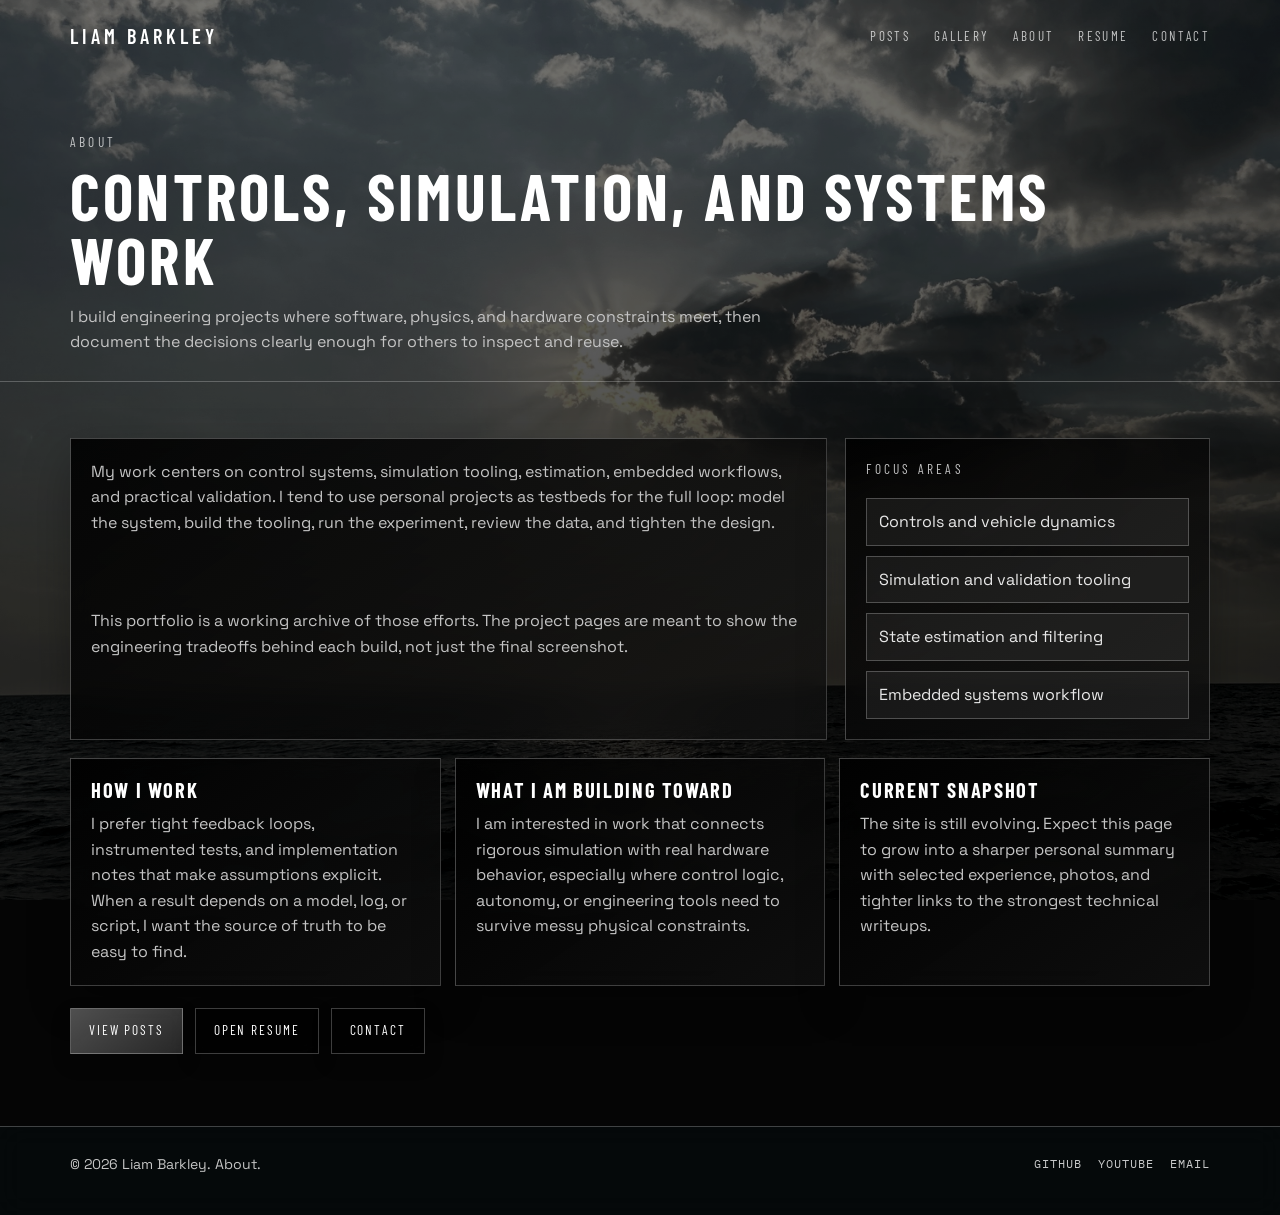
==== commit 91c47a26: "Disable reveal animations; update gallery & footer Stop using JS-driven reveal animations (installRe" ====
--- a/about.html
+++ b/about.html
@@ -8,7 +8,7 @@
     <link rel="preconnect" href="https://fonts.googleapis.com">
     <link rel="preconnect" href="https://fonts.gstatic.com" crossorigin>
     <link href="https://fonts.googleapis.com/css2?family=Barlow+Condensed:wght@400;500;600;700&family=IBM+Plex+Mono:wght@400;500&family=Space+Grotesk:wght@400;500;600&display=swap" rel="stylesheet">
-    <link rel="stylesheet" href="assets/css/styles.css?v=20260608-13">
+    <link rel="stylesheet" href="assets/css/styles.css?v=20260608-14">
   </head>
   <body>
     <header class="site-header scrolled">
@@ -92,14 +92,19 @@
     </main>
 
     <footer class="site-footer">
-      <div class="container">
+      <div class="container footer-inner">
         <p>
           © <span data-year></span> <span data-owner-name>Liam Barkley</span>. About.
         </p>
+        <nav class="footer-socials" aria-label="Social links">
+          <a data-owner-github-link href="https://github.com/lbarks27" target="_blank" rel="noreferrer">GitHub</a>
+          <a data-owner-youtube-link href="https://www.youtube.com/@lbarks27" target="_blank" rel="noreferrer">YouTube</a>
+          <a data-owner-email-link href="mailto:barkley.liam.m@gmail.com">Email</a>
+        </nav>
       </div>
     </footer>
 
     <script src="assets/js/content-loader.js?v=20260607-3"></script>
-    <script src="assets/js/main.js?v=20260607-2"></script>
+    <script src="assets/js/main.js?v=20260608-2"></script>
   </body>
 </html>
--- a/assets/css/styles.css
+++ b/assets/css/styles.css
@@ -320,7 +320,7 @@
   text-transform: uppercase;
   font-size: 0.84rem;
   color: var(--ink);
-  transition: transform 0.2s ease, background-color 0.2s ease, border-color 0.2s ease, box-shadow 0.2s ease;
+  transition: background-color 0.2s ease, border-color 0.2s ease, box-shadow 0.2s ease;
   border-radius: var(--radius-sm);
   box-shadow: 0 8px 20px rgba(0, 0, 0, 0.2);
   backdrop-filter: blur(10px) saturate(135%);
@@ -329,7 +329,6 @@
 
 .btn:hover,
 .btn:focus-visible {
-  transform: translateY(-2px);
   border-color: rgba(255, 255, 255, 0.62);
   box-shadow: 0 14px 30px rgba(0, 0, 0, 0.28);
 }
@@ -384,7 +383,7 @@
   padding: 24px;
   display: grid;
   align-items: end;
-  transition: transform 0.2s ease, border-color 0.2s ease, box-shadow 0.2s ease;
+  transition: border-color 0.2s ease, box-shadow 0.2s ease;
 }
 
 .post-showcase-card:nth-child(1),
@@ -395,7 +394,6 @@
 
 .post-showcase-card:hover,
 .post-showcase-card:focus-visible {
-  transform: translateY(-3px);
   border-color: rgba(255, 255, 255, 0.6);
   box-shadow: 0 26px 56px rgba(0, 0, 0, 0.42);
 }
@@ -484,12 +482,11 @@
   display: grid;
   gap: 10px;
   min-height: 198px;
-  transition: transform 0.2s ease, background-color 0.2s ease, border-color 0.2s ease, box-shadow 0.2s ease;
+  transition: background-color 0.2s ease, border-color 0.2s ease, box-shadow 0.2s ease;
 }
 
 .project-card:hover,
 .project-card:focus-visible {
-  transform: translateY(-2px);
   border-color: rgba(255, 255, 255, 0.56);
   box-shadow: 0 22px 48px rgba(0, 0, 0, 0.38);
 }
@@ -506,7 +503,7 @@
 
 .project-card:hover .project-card-content,
 .project-card:focus-visible .project-card-content {
-  transform: translateY(-1px);
+  transform: none;
 }
 
 .project-card-overlay {
@@ -759,12 +756,11 @@
   min-width: 0;
   min-height: 102px;
   box-shadow: 0 18px 40px rgba(0, 0, 0, 0.28);
-  transition: transform 0.2s ease, border-color 0.2s ease, box-shadow 0.2s ease;
+  transition: border-color 0.2s ease, box-shadow 0.2s ease;
 }
 
 .contact-link-card:hover,
 .contact-link-card:focus-visible {
-  transform: translateY(-2px);
   border-color: rgba(255, 255, 255, 0.58);
   box-shadow: 0 24px 52px rgba(0, 0, 0, 0.38);
 }
@@ -997,6 +993,39 @@
   font-size: 0.88rem;
 }
 
+.footer-inner {
+  display: flex;
+  align-items: center;
+  justify-content: space-between;
+  gap: 18px;
+}
+
+.footer-inner p {
+  margin: 0;
+}
+
+.footer-socials {
+  display: flex;
+  flex-wrap: wrap;
+  align-items: center;
+  justify-content: flex-end;
+  gap: 10px 16px;
+}
+
+.footer-socials a {
+  color: rgba(255, 255, 255, 0.78);
+  font-family: "IBM Plex Mono", monospace;
+  font-size: 0.78rem;
+  text-transform: uppercase;
+  text-decoration: none;
+  letter-spacing: 0.08em;
+}
+
+.footer-socials a:hover,
+.footer-socials a:focus-visible {
+  color: var(--text);
+}
+
 .project-shell,
 .blog-shell {
   padding-top: calc(var(--header-height) + 16px);
@@ -1200,16 +1229,15 @@
 }
 
 .gallery-grid {
-  display: grid;
-  grid-template-columns: repeat(12, minmax(0, 1fr));
-  grid-auto-flow: dense;
-  gap: 14px;
+  column-count: 3;
+  column-gap: 18px;
 }
 
 .gallery-item {
   position: relative;
-  grid-column: span 4;
-  min-height: 270px;
+  display: block;
+  width: 100%;
+  margin: 0 0 18px;
   overflow: hidden;
   border: 1px solid var(--line);
   border-radius: var(--radius-md);
@@ -1217,58 +1245,44 @@
   box-shadow: var(--panel-shadow);
   backdrop-filter: blur(var(--glass-blur)) saturate(130%);
   -webkit-backdrop-filter: blur(var(--glass-blur)) saturate(130%);
-  transition: transform 0.22s ease, border-color 0.22s ease, box-shadow 0.22s ease;
+  break-inside: avoid;
+  transition: border-color 0.22s ease, box-shadow 0.22s ease, filter 0.22s ease;
 }
 
 .gallery-item-large {
-  grid-column: span 8;
-  grid-row: span 2;
-  min-height: 554px;
+  grid-column: auto;
+  grid-row: auto;
 }
 
 .gallery-item-wide {
-  grid-column: span 8;
+  grid-column: auto;
 }
 
 .gallery-item:hover,
 .gallery-item:focus-visible {
-  transform: translateY(-3px);
   border-color: rgba(255, 255, 255, 0.62);
-  box-shadow: 0 26px 58px rgba(0, 0, 0, 0.42);
-}
-
-.gallery-item img,
-.gallery-item video {
-  position: absolute;
-  inset: 0;
+  box-shadow: 0 28px 62px rgba(0, 0, 0, 0.48);
+}
+
+.gallery-item img {
   width: 100%;
-  height: 100%;
-  object-fit: cover;
-}
-
-.gallery-item img {
+  position: relative;
+  display: block;
+  height: auto;
   filter: saturate(0.9) contrast(1.04) brightness(0.84);
-  transform: scale(1.02);
-  transition: transform 0.22s ease, filter 0.22s ease;
-}
-
-.gallery-item video {
-  opacity: 0;
-  pointer-events: none;
-  transform: scale(1.02);
-  transition: opacity 0.22s ease, transform 0.22s ease;
+  transform: scale(1);
+  transform-origin: center;
+  transition: filter 0.22s ease, transform 0.32s ease;
 }
 
 .gallery-item:hover img,
 .gallery-item:focus-visible img {
-  filter: saturate(1) contrast(1.07) brightness(0.94);
-  transform: scale(1.06);
-}
-
-.gallery-item:hover video,
-.gallery-item:focus-visible video {
-  opacity: 1;
-  transform: scale(1.06);
+  filter: saturate(1.04) contrast(1.1) brightness(0.98);
+}
+
+.gallery-item:hover img,
+.gallery-item:focus-visible img {
+  transform: scale(1.035);
 }
 
 .data-table {
@@ -1401,9 +1415,8 @@
 }
 
 [data-reveal] {
-  opacity: 0;
-  transform: translateY(18px);
-  transition: opacity 0.45s ease, transform 0.45s ease;
+  opacity: 1;
+  transform: none;
 }
 
 [data-reveal].revealed {
@@ -1478,6 +1491,15 @@
     margin-top: 18px;
   }
 
+  .footer-inner {
+    align-items: flex-start;
+    flex-direction: column;
+  }
+
+  .footer-socials {
+    justify-content: flex-start;
+  }
+
   .section-subsection-header {
     align-items: flex-start;
     flex-direction: column;
@@ -1505,15 +1527,14 @@
   }
 
   .gallery-grid {
-    grid-template-columns: 1fr;
+    column-count: 1;
+    column-gap: 0;
   }
 
   .gallery-item,
   .gallery-item-large,
   .gallery-item-wide {
-    grid-column: auto;
-    grid-row: auto;
-    min-height: 260px;
+    margin-bottom: 14px;
   }
 
   .hero {
